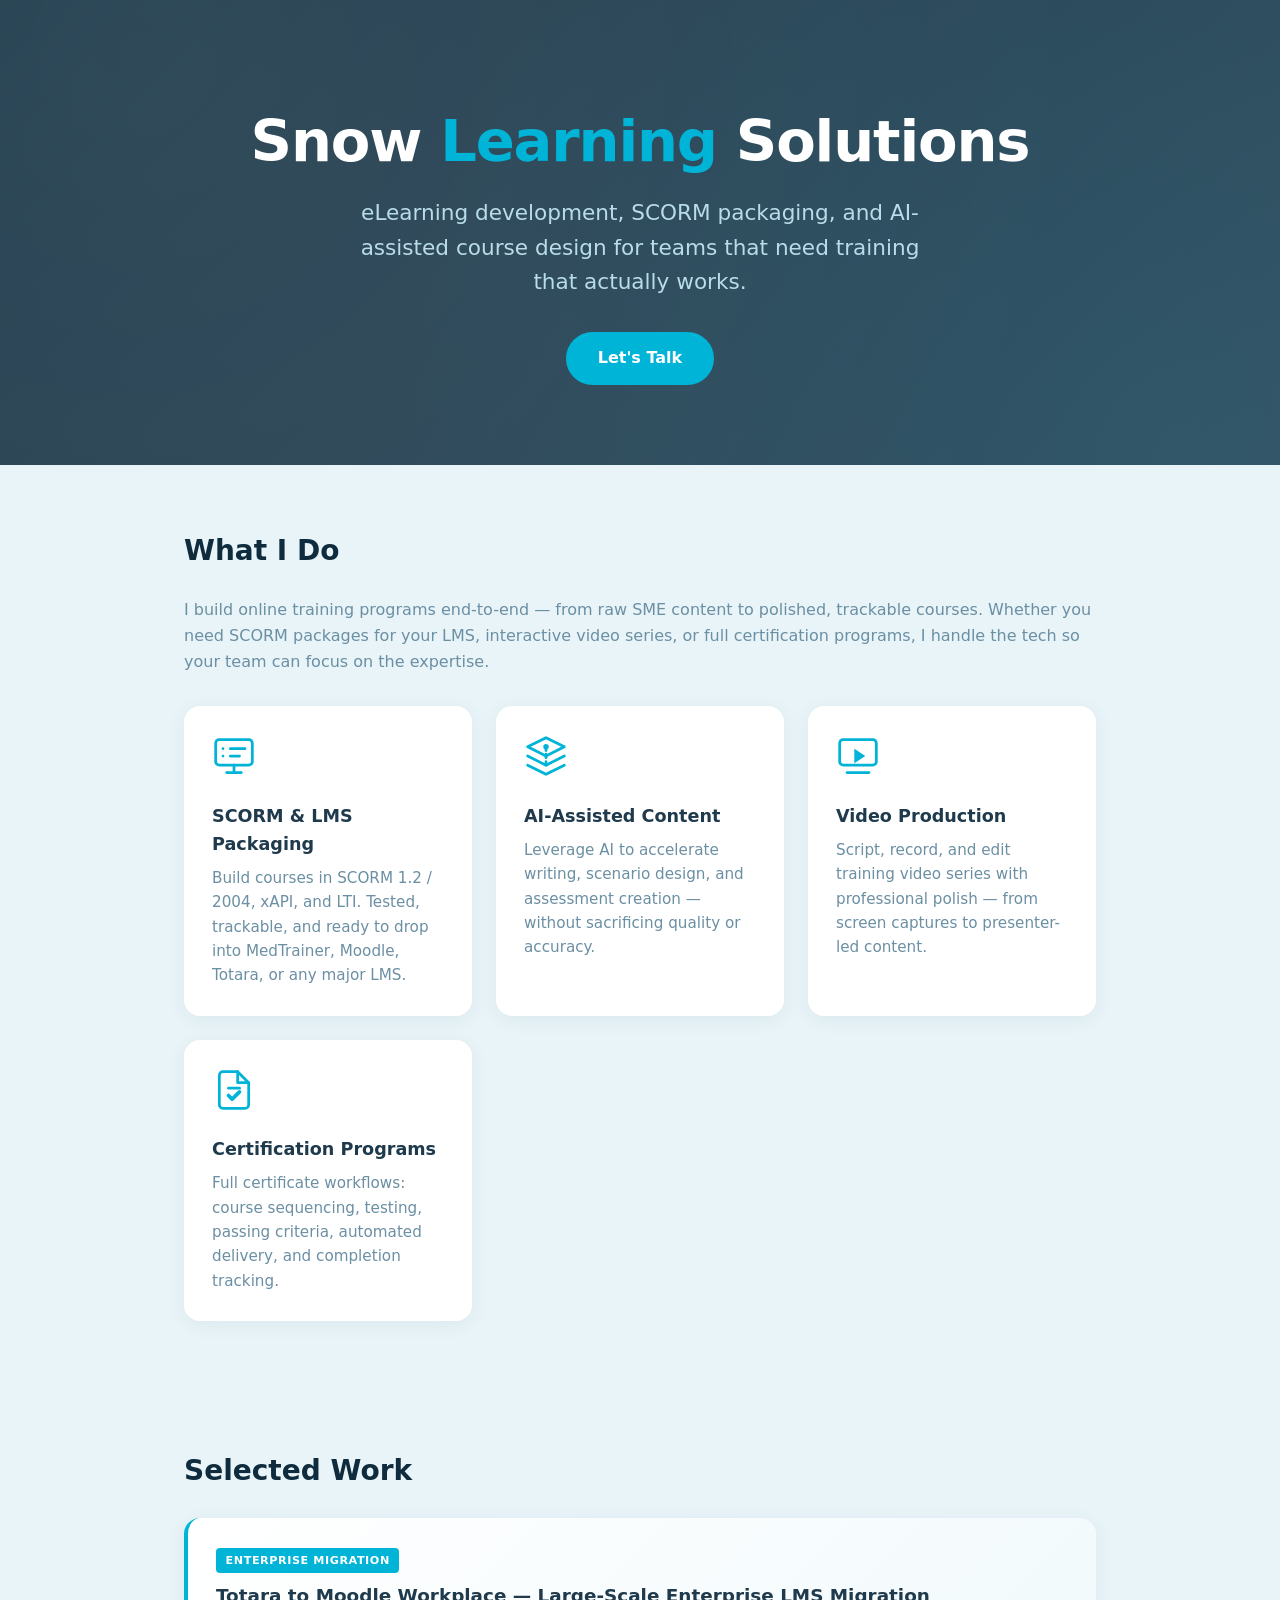
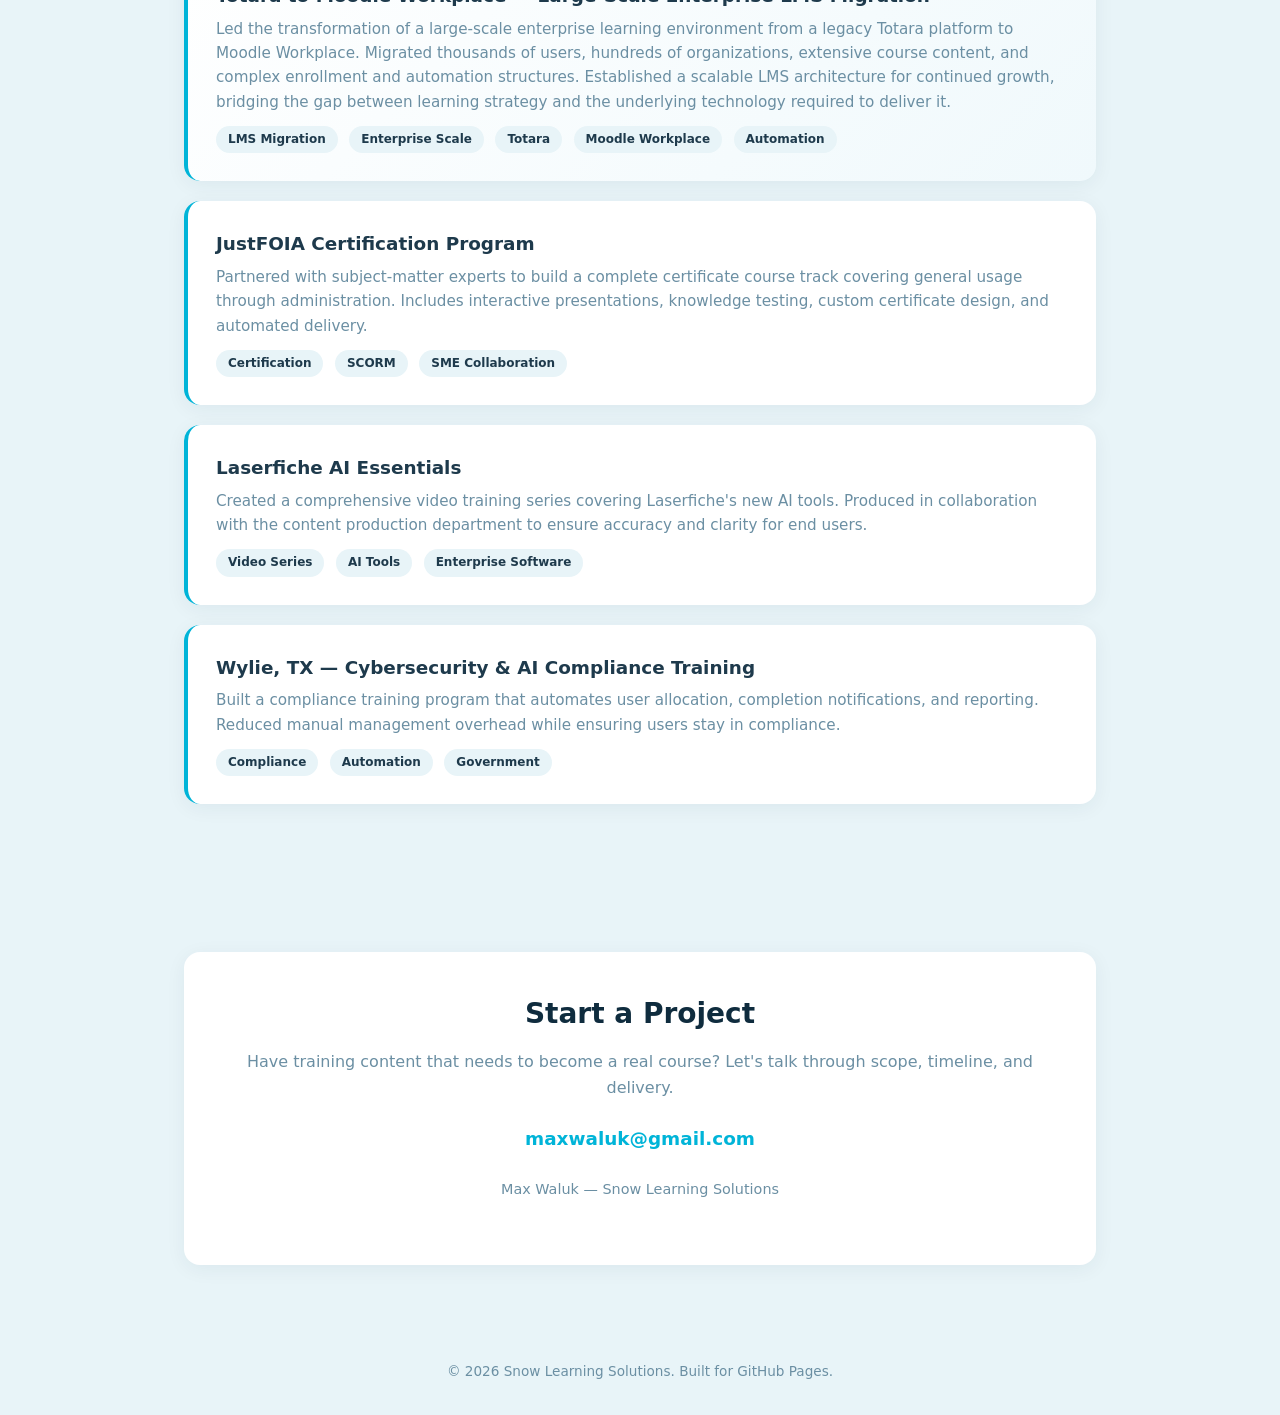
==== index.html @ a54ac98d "Create index.html" ====
<!DOCTYPE html>
<html lang="en">
<head>
<meta charset="UTF-8">
<meta name="viewport" content="width=device-width, initial-scale=1.0">
<title>Snow Learning Solutions — eLearning Development</title>
<style>
  :root {
    --ice: #e8f4f8;
    --frost: #b8dce8;
    --deep: #0f2c3e;
    --slate: #1e3a4c;
    --accent: #00b4d8;
    --white: #ffffff;
    --muted: #6b8fa3;
  }

  * { margin: 0; padding: 0; box-sizing: border-box; }

  body {
    font-family: 'Segoe UI', system-ui, -apple-system, sans-serif;
    background: var(--ice);
    color: var(--deep);
    line-height: 1.6;
  }

  a { color: var(--accent); text-decoration: none; }
  a:hover { text-decoration: underline; }

  /* Hero */
  .hero {
    background:
      linear-gradient(135deg, rgba(15,44,62,0.92) 0%, rgba(30,58,76,0.88) 100%),
      url('https://images.unsplash.com/photo-1557683316-973673baf926?w=1920&q=80') center/cover no-repeat;
    color: var(--white);
    padding: 6rem 1.5rem 5rem;
    text-align: center;
    position: relative;
    overflow: hidden;
  }

  .hero::before {
    content: "";
    position: absolute;
    top: -50%;
    left: -50%;
    width: 200%;
    height: 200%;
    background: radial-gradient(circle at 30% 30%, rgba(255,255,255,0.06) 0%, transparent 50%),
                radial-gradient(circle at 70% 70%, rgba(0,180,216,0.08) 0%, transparent 40%);
    pointer-events: none;
  }

  .hero h1 {
    font-size: clamp(2.2rem, 5vw, 3.6rem);
    font-weight: 800;
    letter-spacing: -0.02em;
    margin-bottom: 0.5rem;
    position: relative;
  }

  .hero h1 span {
    color: var(--accent);
  }

  .hero p.tagline {
    font-size: clamp(1rem, 2.5vw, 1.35rem);
    color: var(--frost);
    max-width: 600px;
    margin: 0 auto 2rem;
    position: relative;
  }

  .hero .cta {
    display: inline-block;
    background: var(--accent);
    color: var(--white);
    padding: 0.85rem 2rem;
    border-radius: 50px;
    font-weight: 600;
    font-size: 1rem;
    transition: transform 0.2s, box-shadow 0.2s;
    position: relative;
  }

  .hero .cta:hover {
    transform: translateY(-2px);
    box-shadow: 0 8px 24px rgba(0,180,216,0.35);
    text-decoration: none;
  }

  /* Sections */
  section {
    padding: 4rem 1.5rem;
    max-width: 960px;
    margin: 0 auto;
  }

  h2 {
    font-size: 1.75rem;
    font-weight: 700;
    margin-bottom: 1.5rem;
    color: var(--deep);
  }

  /* Services */
  .services-grid {
    display: grid;
    grid-template-columns: repeat(auto-fit, minmax(240px, 1fr));
    gap: 1.5rem;
  }

  .card {
    background: var(--white);
    border-radius: 16px;
    padding: 1.75rem;
    box-shadow: 0 4px 20px rgba(15,44,62,0.06);
    transition: transform 0.2s, box-shadow 0.2s;
  }

  .card:hover {
    transform: translateY(-4px);
    box-shadow: 0 12px 32px rgba(15,44,62,0.1);
  }

  .card .icon {
    width: 44px;
    height: 44px;
    margin-bottom: 1rem;
    color: var(--accent);
  }

  .card h3 {
    font-size: 1.1rem;
    font-weight: 700;
    margin-bottom: 0.5rem;
    color: var(--slate);
  }

  .card p {
    font-size: 0.95rem;
    color: var(--muted);
  }

  /* Projects */
  .project {
    background: var(--white);
    border-radius: 16px;
    padding: 1.75rem;
    margin-bottom: 1.25rem;
    box-shadow: 0 4px 20px rgba(15,44,62,0.06);
    border-left: 4px solid var(--accent);
    transition: transform 0.2s;
  }

  .project:hover {
    transform: translateX(4px);
  }

  .project.featured {
    border-left: 4px solid var(--accent);
    background: linear-gradient(135deg, var(--white) 0%, #f0f9fc 100%);
  }

  .project h3 {
    font-size: 1.15rem;
    font-weight: 700;
    margin-bottom: 0.4rem;
    color: var(--slate);
  }

  .project p {
    font-size: 0.95rem;
    color: var(--muted);
  }

  .project .tag {
    display: inline-block;
    background: var(--ice);
    color: var(--slate);
    font-size: 0.75rem;
    font-weight: 600;
    padding: 0.25rem 0.75rem;
    border-radius: 20px;
    margin-top: 0.75rem;
    margin-right: 0.4rem;
  }

  .featured-badge {
    display: inline-block;
    background: var(--accent);
    color: var(--white);
    font-size: 0.7rem;
    font-weight: 700;
    text-transform: uppercase;
    letter-spacing: 0.05em;
    padding: 0.2rem 0.6rem;
    border-radius: 4px;
    margin-bottom: 0.5rem;
  }

  /* Contact */
  .contact {
    background: var(--white);
    border-radius: 16px;
    padding: 2.5rem;
    text-align: center;
    box-shadow: 0 4px 20px rgba(15,44,62,0.06);
  }

  .contact h2 {
    margin-bottom: 0.75rem;
  }

  .contact p {
    color: var(--muted);
    margin-bottom: 1.5rem;
  }

  .contact .email {
    font-size: 1.15rem;
    font-weight: 600;
    color: var(--accent);
  }

  /* Footer */
  footer {
    text-align: center;
    padding: 2rem 1.5rem;
    font-size: 0.85rem;
    color: var(--muted);
  }

  /* Scroll reveal */
  .reveal {
    opacity: 0;
    transform: translateY(20px);
    transition: opacity 0.6s ease, transform 0.6s ease;
  }
  .reveal.visible {
    opacity: 1;
    transform: translateY(0);
  }
</style>
</head>
<body>

  <header class="hero">
    <h1>Snow <span>Learning</span> Solutions</h1>
    <p class="tagline">eLearning development, SCORM packaging, and AI-assisted course design for teams that need training that actually works.</p>
    <a href="#contact" class="cta">Let's Talk</a>
  </header>

  <section id="about">
    <h2>What I Do</h2>
    <p style="color: var(--muted); margin-bottom: 2rem;">I build online training programs end-to-end — from raw SME content to polished, trackable courses. Whether you need SCORM packages for your LMS, interactive video series, or full certification programs, I handle the tech so your team can focus on the expertise.</p>
    <div class="services-grid">
      <div class="card reveal">
        <svg class="icon" viewBox="0 0 24 24" fill="none" stroke="currentColor" stroke-width="1.5" stroke-linecap="round" stroke-linejoin="round">
          <rect x="2" y="3" width="20" height="14" rx="2" ry="2"></rect>
          <line x1="8" y1="21" x2="16" y2="21"></line>
          <line x1="12" y1="17" x2="12" y2="21"></line>
          <path d="M6 8h.01M6 12h.01M10 8h8M10 12h5"></path>
        </svg>
        <h3>SCORM & LMS Packaging</h3>
        <p>Build courses in SCORM 1.2 / 2004, xAPI, and LTI. Tested, trackable, and ready to drop into MedTrainer, Moodle, Totara, or any major LMS.</p>
      </div>
      <div class="card reveal">
        <svg class="icon" viewBox="0 0 24 24" fill="none" stroke="currentColor" stroke-width="1.5" stroke-linecap="round" stroke-linejoin="round">
          <path d="M12 2L2 7l10 5 10-5-10-5z"></path>
          <path d="M2 17l10 5 10-5"></path>
          <path d="M2 12l10 5 10-5"></path>
          <path d="M12 7v10" stroke-dasharray="2 2"></path>
          <circle cx="12" cy="7" r="1.5" fill="currentColor" stroke="none"></circle>
        </svg>
        <h3>AI-Assisted Content</h3>
        <p>Leverage AI to accelerate writing, scenario design, and assessment creation — without sacrificing quality or accuracy.</p>
      </div>
      <div class="card reveal">
        <svg class="icon" viewBox="0 0 24 24" fill="none" stroke="currentColor" stroke-width="1.5" stroke-linecap="round" stroke-linejoin="round">
          <rect x="2" y="3" width="20" height="14" rx="2" ry="2"></rect>
          <polygon points="10 8 16 12 10 16 10 8" fill="currentColor" stroke="none"></polygon>
          <path d="M6 21h12"></path>
        </svg>
        <h3>Video Production</h3>
        <p>Script, record, and edit training video series with professional polish — from screen captures to presenter-led content.</p>
      </div>
      <div class="card reveal">
        <svg class="icon" viewBox="0 0 24 24" fill="none" stroke="currentColor" stroke-width="1.5" stroke-linecap="round" stroke-linejoin="round">
          <path d="M14 2H6a2 2 0 0 0-2 2v16a2 2 0 0 0 2 2h12a2 2 0 0 0 2-2V8z"></path>
          <polyline points="14 2 14 8 20 8"></polyline>
          <path d="M9 15l2 2 4-4" stroke-width="2"></path>
          <line x1="9" y1="11" x2="15" y2="11"></line>
        </svg>
        <h3>Certification Programs</h3>
        <p>Full certificate workflows: course sequencing, testing, passing criteria, automated delivery, and completion tracking.</p>
      </div>
    </div>
  </section>

  <section id="work">
    <h2>Selected Work</h2>

    <div class="project featured reveal">
      <span class="featured-badge">Enterprise Migration</span>
      <h3>Totara to Moodle Workplace — Large-Scale Enterprise LMS Migration</h3>
      <p>Led the transformation of a large-scale enterprise learning environment from a legacy Totara platform to Moodle Workplace. Migrated thousands of users, hundreds of organizations, extensive course content, and complex enrollment and automation structures. Established a scalable LMS architecture for continued growth, bridging the gap between learning strategy and the underlying technology required to deliver it.</p>
      <span class="tag">LMS Migration</span>
      <span class="tag">Enterprise Scale</span>
      <span class="tag">Totara</span>
      <span class="tag">Moodle Workplace</span>
      <span class="tag">Automation</span>
    </div>

    <div class="project reveal">
      <h3>JustFOIA Certification Program</h3>
      <p>Partnered with subject-matter experts to build a complete certificate course track covering general usage through administration. Includes interactive presentations, knowledge testing, custom certificate design, and automated delivery.</p>
      <span class="tag">Certification</span>
      <span class="tag">SCORM</span>
      <span class="tag">SME Collaboration</span>
    </div>

    <div class="project reveal">
      <h3>Laserfiche AI Essentials</h3>
      <p>Created a comprehensive video training series covering Laserfiche's new AI tools. Produced in collaboration with the content production department to ensure accuracy and clarity for end users.</p>
      <span class="tag">Video Series</span>
      <span class="tag">AI Tools</span>
      <span class="tag">Enterprise Software</span>
    </div>

    <div class="project reveal">
      <h3>Wylie, TX — Cybersecurity & AI Compliance Training</h3>
      <p>Built a compliance training program that automates user allocation, completion notifications, and reporting. Reduced manual management overhead while ensuring users stay in compliance.</p>
      <span class="tag">Compliance</span>
      <span class="tag">Automation</span>
      <span class="tag">Government</span>
    </div>
  </section>

  <section id="contact">
    <div class="contact reveal">
      <h2>Start a Project</h2>
      <p>Have training content that needs to become a real course? Let's talk through scope, timeline, and delivery.</p>
      <p class="email"><a href="mailto:maxwaluk@gmail.com">maxwaluk@gmail.com</a></p>
      <p style="margin-top: 1rem; font-size: 0.9rem; color: var(--muted);">Max Waluk — Snow Learning Solutions</p>
    </div>
  </section>

  <footer>
    © 2026 Snow Learning Solutions. Built for GitHub Pages.
  </footer>

  <script>
    const observer = new IntersectionObserver((entries) => {
      entries.forEach(entry => {
        if (entry.isIntersecting) entry.target.classList.add('visible');
      });
    }, { threshold: 0.1 });

    document.querySelectorAll('.reveal').forEach(el => observer.observe(el));
  </script>

</body>
</html>
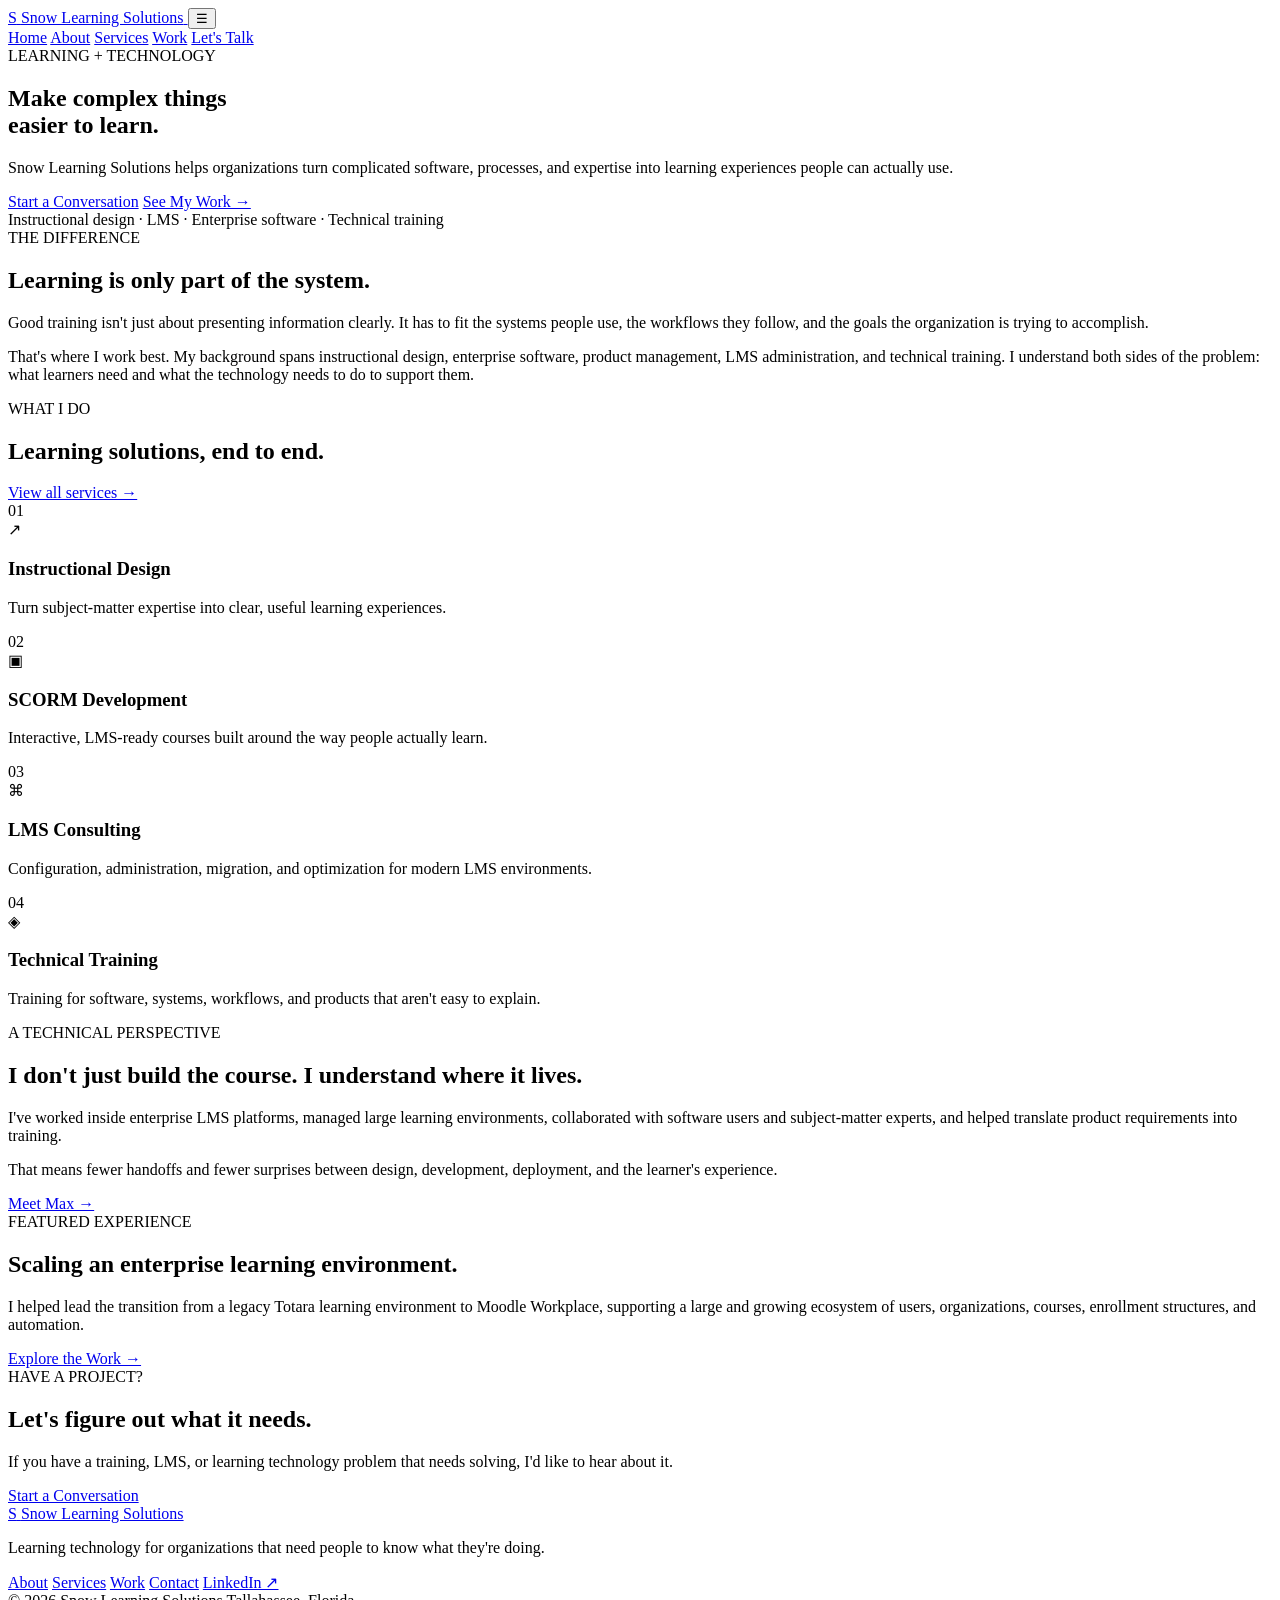
==== commit e70d6eee: "Update index.html" ====
--- a/index.html
+++ b/index.html
@@ -1,364 +1,226 @@
 <!DOCTYPE html>
 <html lang="en">
 <head>
-<meta charset="UTF-8">
-<meta name="viewport" content="width=device-width, initial-scale=1.0">
-<title>Snow Learning Solutions — eLearning Development</title>
-<style>
-  :root {
-    --ice: #e8f4f8;
-    --frost: #b8dce8;
-    --deep: #0f2c3e;
-    --slate: #1e3a4c;
-    --accent: #00b4d8;
-    --white: #ffffff;
-    --muted: #6b8fa3;
-  }
-
-  * { margin: 0; padding: 0; box-sizing: border-box; }
-
-  body {
-    font-family: 'Segoe UI', system-ui, -apple-system, sans-serif;
-    background: var(--ice);
-    color: var(--deep);
-    line-height: 1.6;
-  }
-
-  a { color: var(--accent); text-decoration: none; }
-  a:hover { text-decoration: underline; }
-
-  /* Hero */
-  .hero {
-    background:
-      linear-gradient(135deg, rgba(15,44,62,0.92) 0%, rgba(30,58,76,0.88) 100%),
-      url('https://images.unsplash.com/photo-1557683316-973673baf926?w=1920&q=80') center/cover no-repeat;
-    color: var(--white);
-    padding: 6rem 1.5rem 5rem;
-    text-align: center;
-    position: relative;
-    overflow: hidden;
-  }
-
-  .hero::before {
-    content: "";
-    position: absolute;
-    top: -50%;
-    left: -50%;
-    width: 200%;
-    height: 200%;
-    background: radial-gradient(circle at 30% 30%, rgba(255,255,255,0.06) 0%, transparent 50%),
-                radial-gradient(circle at 70% 70%, rgba(0,180,216,0.08) 0%, transparent 40%);
-    pointer-events: none;
-  }
-
-  .hero h1 {
-    font-size: clamp(2.2rem, 5vw, 3.6rem);
-    font-weight: 800;
-    letter-spacing: -0.02em;
-    margin-bottom: 0.5rem;
-    position: relative;
-  }
-
-  .hero h1 span {
-    color: var(--accent);
-  }
-
-  .hero p.tagline {
-    font-size: clamp(1rem, 2.5vw, 1.35rem);
-    color: var(--frost);
-    max-width: 600px;
-    margin: 0 auto 2rem;
-    position: relative;
-  }
-
-  .hero .cta {
-    display: inline-block;
-    background: var(--accent);
-    color: var(--white);
-    padding: 0.85rem 2rem;
-    border-radius: 50px;
-    font-weight: 600;
-    font-size: 1rem;
-    transition: transform 0.2s, box-shadow 0.2s;
-    position: relative;
-  }
-
-  .hero .cta:hover {
-    transform: translateY(-2px);
-    box-shadow: 0 8px 24px rgba(0,180,216,0.35);
-    text-decoration: none;
-  }
-
-  /* Sections */
-  section {
-    padding: 4rem 1.5rem;
-    max-width: 960px;
-    margin: 0 auto;
-  }
-
-  h2 {
-    font-size: 1.75rem;
-    font-weight: 700;
-    margin-bottom: 1.5rem;
-    color: var(--deep);
-  }
-
-  /* Services */
-  .services-grid {
-    display: grid;
-    grid-template-columns: repeat(auto-fit, minmax(240px, 1fr));
-    gap: 1.5rem;
-  }
-
-  .card {
-    background: var(--white);
-    border-radius: 16px;
-    padding: 1.75rem;
-    box-shadow: 0 4px 20px rgba(15,44,62,0.06);
-    transition: transform 0.2s, box-shadow 0.2s;
-  }
-
-  .card:hover {
-    transform: translateY(-4px);
-    box-shadow: 0 12px 32px rgba(15,44,62,0.1);
-  }
-
-  .card .icon {
-    width: 44px;
-    height: 44px;
-    margin-bottom: 1rem;
-    color: var(--accent);
-  }
-
-  .card h3 {
-    font-size: 1.1rem;
-    font-weight: 700;
-    margin-bottom: 0.5rem;
-    color: var(--slate);
-  }
-
-  .card p {
-    font-size: 0.95rem;
-    color: var(--muted);
-  }
-
-  /* Projects */
-  .project {
-    background: var(--white);
-    border-radius: 16px;
-    padding: 1.75rem;
-    margin-bottom: 1.25rem;
-    box-shadow: 0 4px 20px rgba(15,44,62,0.06);
-    border-left: 4px solid var(--accent);
-    transition: transform 0.2s;
-  }
-
-  .project:hover {
-    transform: translateX(4px);
-  }
-
-  .project.featured {
-    border-left: 4px solid var(--accent);
-    background: linear-gradient(135deg, var(--white) 0%, #f0f9fc 100%);
-  }
-
-  .project h3 {
-    font-size: 1.15rem;
-    font-weight: 700;
-    margin-bottom: 0.4rem;
-    color: var(--slate);
-  }
-
-  .project p {
-    font-size: 0.95rem;
-    color: var(--muted);
-  }
-
-  .project .tag {
-    display: inline-block;
-    background: var(--ice);
-    color: var(--slate);
-    font-size: 0.75rem;
-    font-weight: 600;
-    padding: 0.25rem 0.75rem;
-    border-radius: 20px;
-    margin-top: 0.75rem;
-    margin-right: 0.4rem;
-  }
-
-  .featured-badge {
-    display: inline-block;
-    background: var(--accent);
-    color: var(--white);
-    font-size: 0.7rem;
-    font-weight: 700;
-    text-transform: uppercase;
-    letter-spacing: 0.05em;
-    padding: 0.2rem 0.6rem;
-    border-radius: 4px;
-    margin-bottom: 0.5rem;
-  }
-
-  /* Contact */
-  .contact {
-    background: var(--white);
-    border-radius: 16px;
-    padding: 2.5rem;
-    text-align: center;
-    box-shadow: 0 4px 20px rgba(15,44,62,0.06);
-  }
-
-  .contact h2 {
-    margin-bottom: 0.75rem;
-  }
-
-  .contact p {
-    color: var(--muted);
-    margin-bottom: 1.5rem;
-  }
-
-  .contact .email {
-    font-size: 1.15rem;
-    font-weight: 600;
-    color: var(--accent);
-  }
-
-  /* Footer */
-  footer {
-    text-align: center;
-    padding: 2rem 1.5rem;
-    font-size: 0.85rem;
-    color: var(--muted);
-  }
-
-  /* Scroll reveal */
-  .reveal {
-    opacity: 0;
-    transform: translateY(20px);
-    transition: opacity 0.6s ease, transform 0.6s ease;
-  }
-  .reveal.visible {
-    opacity: 1;
-    transform: translateY(0);
-  }
-</style>
+  <meta charset="UTF-8">
+  <meta name="viewport" content="width=device-width, initial-scale=1.0">
+  <title>Snow Learning Solutions | Learning Technology & Instructional Design</title>
+  <meta name="description" content="Snow Learning Solutions helps organizations turn complex systems, processes, and expertise into practical digital learning experiences.">
+  <meta property="og:title" content="Snow Learning Solutions">
+  <meta property="og:description" content="Learning technology, instructional design, SCORM development, and LMS consulting.">
+  <meta property="og:type" content="website">
+  <link rel="stylesheet" href="css/style.css">
 </head>
+
 <body>
-
-  <header class="hero">
-    <h1>Snow <span>Learning</span> Solutions</h1>
-    <p class="tagline">eLearning development, SCORM packaging, and AI-assisted course design for teams that need training that actually works.</p>
-    <a href="#contact" class="cta">Let's Talk</a>
-  </header>
-
-  <section id="about">
-    <h2>What I Do</h2>
-    <p style="color: var(--muted); margin-bottom: 2rem;">I build online training programs end-to-end — from raw SME content to polished, trackable courses. Whether you need SCORM packages for your LMS, interactive video series, or full certification programs, I handle the tech so your team can focus on the expertise.</p>
-    <div class="services-grid">
-      <div class="card reveal">
-        <svg class="icon" viewBox="0 0 24 24" fill="none" stroke="currentColor" stroke-width="1.5" stroke-linecap="round" stroke-linejoin="round">
-          <rect x="2" y="3" width="20" height="14" rx="2" ry="2"></rect>
-          <line x1="8" y1="21" x2="16" y2="21"></line>
-          <line x1="12" y1="17" x2="12" y2="21"></line>
-          <path d="M6 8h.01M6 12h.01M10 8h8M10 12h5"></path>
-        </svg>
-        <h3>SCORM & LMS Packaging</h3>
-        <p>Build courses in SCORM 1.2 / 2004, xAPI, and LTI. Tested, trackable, and ready to drop into MedTrainer, Moodle, Totara, or any major LMS.</p>
-      </div>
-      <div class="card reveal">
-        <svg class="icon" viewBox="0 0 24 24" fill="none" stroke="currentColor" stroke-width="1.5" stroke-linecap="round" stroke-linejoin="round">
-          <path d="M12 2L2 7l10 5 10-5-10-5z"></path>
-          <path d="M2 17l10 5 10-5"></path>
-          <path d="M2 12l10 5 10-5"></path>
-          <path d="M12 7v10" stroke-dasharray="2 2"></path>
-          <circle cx="12" cy="7" r="1.5" fill="currentColor" stroke="none"></circle>
-        </svg>
-        <h3>AI-Assisted Content</h3>
-        <p>Leverage AI to accelerate writing, scenario design, and assessment creation — without sacrificing quality or accuracy.</p>
-      </div>
-      <div class="card reveal">
-        <svg class="icon" viewBox="0 0 24 24" fill="none" stroke="currentColor" stroke-width="1.5" stroke-linecap="round" stroke-linejoin="round">
-          <rect x="2" y="3" width="20" height="14" rx="2" ry="2"></rect>
-          <polygon points="10 8 16 12 10 16 10 8" fill="currentColor" stroke="none"></polygon>
-          <path d="M6 21h12"></path>
-        </svg>
-        <h3>Video Production</h3>
-        <p>Script, record, and edit training video series with professional polish — from screen captures to presenter-led content.</p>
-      </div>
-      <div class="card reveal">
-        <svg class="icon" viewBox="0 0 24 24" fill="none" stroke="currentColor" stroke-width="1.5" stroke-linecap="round" stroke-linejoin="round">
-          <path d="M14 2H6a2 2 0 0 0-2 2v16a2 2 0 0 0 2 2h12a2 2 0 0 0 2-2V8z"></path>
-          <polyline points="14 2 14 8 20 8"></polyline>
-          <path d="M9 15l2 2 4-4" stroke-width="2"></path>
-          <line x1="9" y1="11" x2="15" y2="11"></line>
-        </svg>
-        <h3>Certification Programs</h3>
-        <p>Full certificate workflows: course sequencing, testing, passing criteria, automated delivery, and completion tracking.</p>
-      </div>
-    </div>
-  </section>
-
-  <section id="work">
-    <h2>Selected Work</h2>
-
-    <div class="project featured reveal">
-      <span class="featured-badge">Enterprise Migration</span>
-      <h3>Totara to Moodle Workplace — Large-Scale Enterprise LMS Migration</h3>
-      <p>Led the transformation of a large-scale enterprise learning environment from a legacy Totara platform to Moodle Workplace. Migrated thousands of users, hundreds of organizations, extensive course content, and complex enrollment and automation structures. Established a scalable LMS architecture for continued growth, bridging the gap between learning strategy and the underlying technology required to deliver it.</p>
-      <span class="tag">LMS Migration</span>
-      <span class="tag">Enterprise Scale</span>
-      <span class="tag">Totara</span>
-      <span class="tag">Moodle Workplace</span>
-      <span class="tag">Automation</span>
-    </div>
-
-    <div class="project reveal">
-      <h3>JustFOIA Certification Program</h3>
-      <p>Partnered with subject-matter experts to build a complete certificate course track covering general usage through administration. Includes interactive presentations, knowledge testing, custom certificate design, and automated delivery.</p>
-      <span class="tag">Certification</span>
-      <span class="tag">SCORM</span>
-      <span class="tag">SME Collaboration</span>
-    </div>
-
-    <div class="project reveal">
-      <h3>Laserfiche AI Essentials</h3>
-      <p>Created a comprehensive video training series covering Laserfiche's new AI tools. Produced in collaboration with the content production department to ensure accuracy and clarity for end users.</p>
-      <span class="tag">Video Series</span>
-      <span class="tag">AI Tools</span>
-      <span class="tag">Enterprise Software</span>
-    </div>
-
-    <div class="project reveal">
-      <h3>Wylie, TX — Cybersecurity & AI Compliance Training</h3>
-      <p>Built a compliance training program that automates user allocation, completion notifications, and reporting. Reduced manual management overhead while ensuring users stay in compliance.</p>
-      <span class="tag">Compliance</span>
-      <span class="tag">Automation</span>
-      <span class="tag">Government</span>
-    </div>
-  </section>
-
-  <section id="contact">
-    <div class="contact reveal">
-      <h2>Start a Project</h2>
-      <p>Have training content that needs to become a real course? Let's talk through scope, timeline, and delivery.</p>
-      <p class="email"><a href="mailto:maxwaluk@gmail.com">maxwaluk@gmail.com</a></p>
-      <p style="margin-top: 1rem; font-size: 0.9rem; color: var(--muted);">Max Waluk — Snow Learning Solutions</p>
-    </div>
-  </section>
-
-  <footer>
-    © 2026 Snow Learning Solutions. Built for GitHub Pages.
-  </footer>
-
-  <script>
-    const observer = new IntersectionObserver((entries) => {
-      entries.forEach(entry => {
-        if (entry.isIntersecting) entry.target.classList.add('visible');
-      });
-    }, { threshold: 0.1 });
-
-    document.querySelectorAll('.reveal').forEach(el => observer.observe(el));
-  </script>
-
+<header class="site-header">
+  <div class="container nav-wrap">
+    <a href="index.html" class="brand">
+      <span class="brand-mark">S</span>
+      <span>Snow Learning Solutions</span>
+    </a>
+
+    <button class="menu-toggle" aria-label="Open navigation">☰</button>
+
+    <nav class="main-nav">
+      <a href="index.html" class="active">Home</a>
+      <a href="about.html">About</a>
+      <a href="services.html">Services</a>
+      <a href="work.html">Work</a>
+      <a href="contact.html" class="nav-cta">Let's Talk</a>
+    </nav>
+  </div>
+</header>
+
+<main>
+
+<section class="hero">
+  <div class="hero-grid"></div>
+  <div class="container hero-content">
+    <div class="eyebrow">LEARNING + TECHNOLOGY</div>
+    <h1>Make complex things<br><span>easier to learn.</span></h1>
+
+    <p class="hero-copy">
+      Snow Learning Solutions helps organizations turn complicated software,
+      processes, and expertise into learning experiences people can actually use.
+    </p>
+
+    <div class="hero-actions">
+      <a href="contact.html" class="button button-primary">Start a Conversation</a>
+      <a href="work.html" class="button button-secondary">See My Work →</a>
+    </div>
+
+    <div class="hero-note">
+      <span class="status-dot"></span>
+      Instructional design · LMS · Enterprise software · Technical training
+    </div>
+  </div>
+</section>
+
+<section class="intro-section">
+  <div class="container two-column">
+    <div>
+      <div class="eyebrow">THE DIFFERENCE</div>
+      <h2>Learning is only part of the system.</h2>
+    </div>
+
+    <div class="intro-copy">
+      <p>
+        Good training isn't just about presenting information clearly. It has to
+        fit the systems people use, the workflows they follow, and the goals
+        the organization is trying to accomplish.
+      </p>
+      <p>
+        That's where I work best. My background spans instructional design,
+        enterprise software, product management, LMS administration, and
+        technical training. I understand both sides of the problem: what
+        learners need and what the technology needs to do to support them.
+      </p>
+    </div>
+  </div>
+</section>
+
+<section class="services-preview">
+  <div class="container">
+    <div class="section-heading">
+      <div>
+        <div class="eyebrow">WHAT I DO</div>
+        <h2>Learning solutions, end to end.</h2>
+      </div>
+      <a href="services.html" class="text-link">View all services →</a>
+    </div>
+
+    <div class="service-grid">
+      <article class="service-card">
+        <span class="card-number">01</span>
+        <div class="service-icon">↗</div>
+        <h3>Instructional Design</h3>
+        <p>Turn subject-matter expertise into clear, useful learning experiences.</p>
+      </article>
+
+      <article class="service-card">
+        <span class="card-number">02</span>
+        <div class="service-icon">▣</div>
+        <h3>SCORM Development</h3>
+        <p>Interactive, LMS-ready courses built around the way people actually learn.</p>
+      </article>
+
+      <article class="service-card">
+        <span class="card-number">03</span>
+        <div class="service-icon">⌘</div>
+        <h3>LMS Consulting</h3>
+        <p>Configuration, administration, migration, and optimization for modern LMS environments.</p>
+      </article>
+
+      <article class="service-card">
+        <span class="card-number">04</span>
+        <div class="service-icon">◈</div>
+        <h3>Technical Training</h3>
+        <p>Training for software, systems, workflows, and products that aren't easy to explain.</p>
+      </article>
+    </div>
+  </div>
+</section>
+
+<section class="feature-section">
+  <div class="container feature-grid">
+    <div class="feature-visual">
+      <div class="system-window">
+        <div class="window-bar">
+          <span></span><span></span><span></span>
+        </div>
+        <div class="system-content">
+          <div class="system-sidebar"></div>
+          <div class="system-main">
+            <div class="fake-line wide"></div>
+            <div class="fake-line"></div>
+            <div class="fake-cards">
+              <span></span><span></span><span></span>
+            </div>
+            <div class="fake-line medium"></div>
+          </div>
+        </div>
+      </div>
+    </div>
+
+    <div class="feature-copy">
+      <div class="eyebrow">A TECHNICAL PERSPECTIVE</div>
+      <h2>I don't just build the course. I understand where it lives.</h2>
+      <p>
+        I've worked inside enterprise LMS platforms, managed large learning
+        environments, collaborated with software users and subject-matter
+        experts, and helped translate product requirements into training.
+      </p>
+      <p>
+        That means fewer handoffs and fewer surprises between design,
+        development, deployment, and the learner's experience.
+      </p>
+      <a href="about.html" class="text-link">Meet Max →</a>
+    </div>
+  </div>
+</section>
+
+<section class="case-highlight">
+  <div class="container">
+    <div class="eyebrow">FEATURED EXPERIENCE</div>
+
+    <div class="case-layout">
+      <div>
+        <h2>Scaling an enterprise learning environment.</h2>
+      </div>
+
+      <div>
+        <p>
+          I helped lead the transition from a legacy Totara learning
+          environment to Moodle Workplace, supporting a large and growing
+          ecosystem of users, organizations, courses, enrollment structures,
+          and automation.
+        </p>
+
+        <a href="work.html" class="button button-secondary">Explore the Work →</a>
+      </div>
+    </div>
+  </div>
+</section>
+
+<section class="cta-section">
+  <div class="container cta-inner">
+    <div class="eyebrow">HAVE A PROJECT?</div>
+    <h2>Let's figure out what it needs.</h2>
+    <p>
+      If you have a training, LMS, or learning technology problem that needs
+      solving, I'd like to hear about it.
+    </p>
+    <a href="contact.html" class="button button-primary">Start a Conversation</a>
+  </div>
+</section>
+
+</main>
+
+<footer class="site-footer">
+  <div class="container footer-top">
+    <div>
+      <a href="index.html" class="brand footer-brand">
+        <span class="brand-mark">S</span>
+        <span>Snow Learning Solutions</span>
+      </a>
+      <p>Learning technology for organizations that need people to know what they're doing.</p>
+    </div>
+
+    <div class="footer-links">
+      <a href="about.html">About</a>
+      <a href="services.html">Services</a>
+      <a href="work.html">Work</a>
+      <a href="contact.html">Contact</a>
+      <a href="https://www.linkedin.com/in/maximillian-waluk-916715115/" target="_blank" rel="noopener">LinkedIn ↗</a>
+    </div>
+  </div>
+
+  <div class="container footer-bottom">
+    <span>© 2026 Snow Learning Solutions</span>
+    <span>Tallahassee, Florida</span>
+  </div>
+</footer>
+
+<script src="js/main.js"></script>
 </body>
 </html>
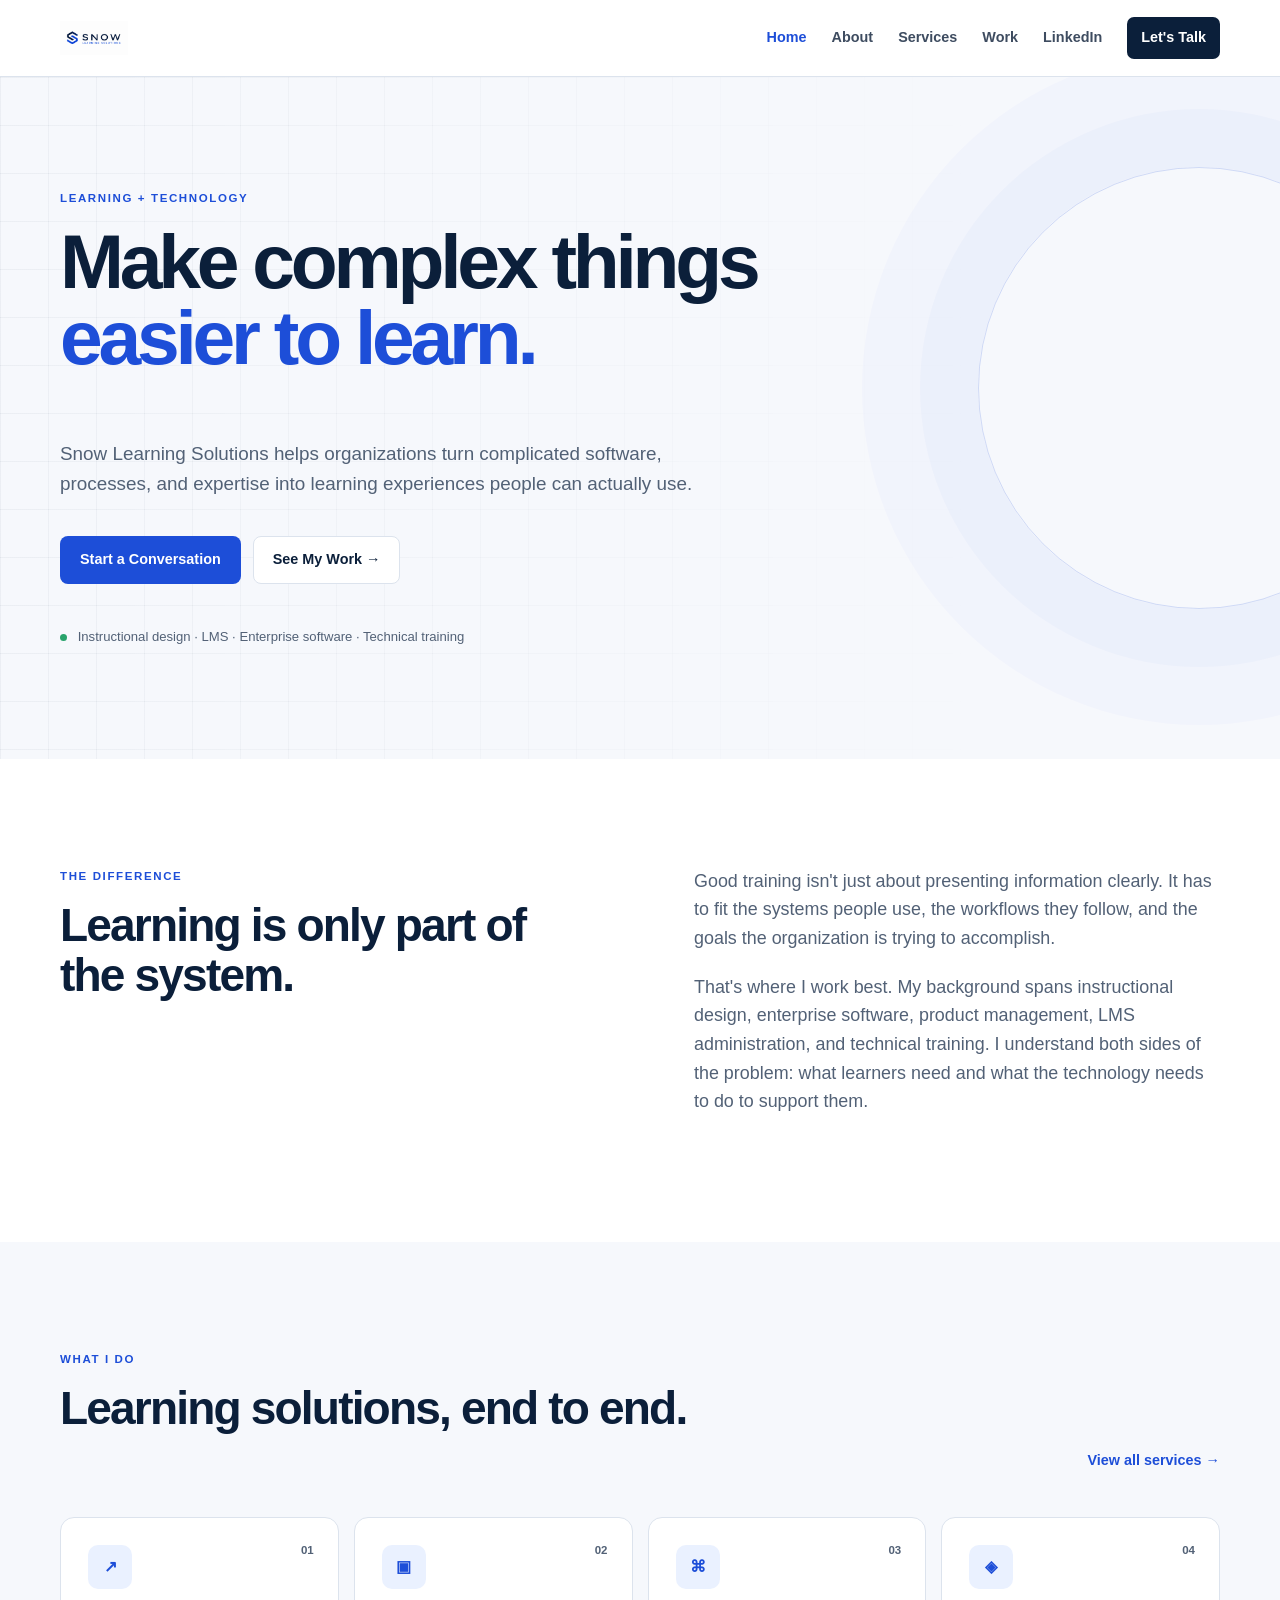
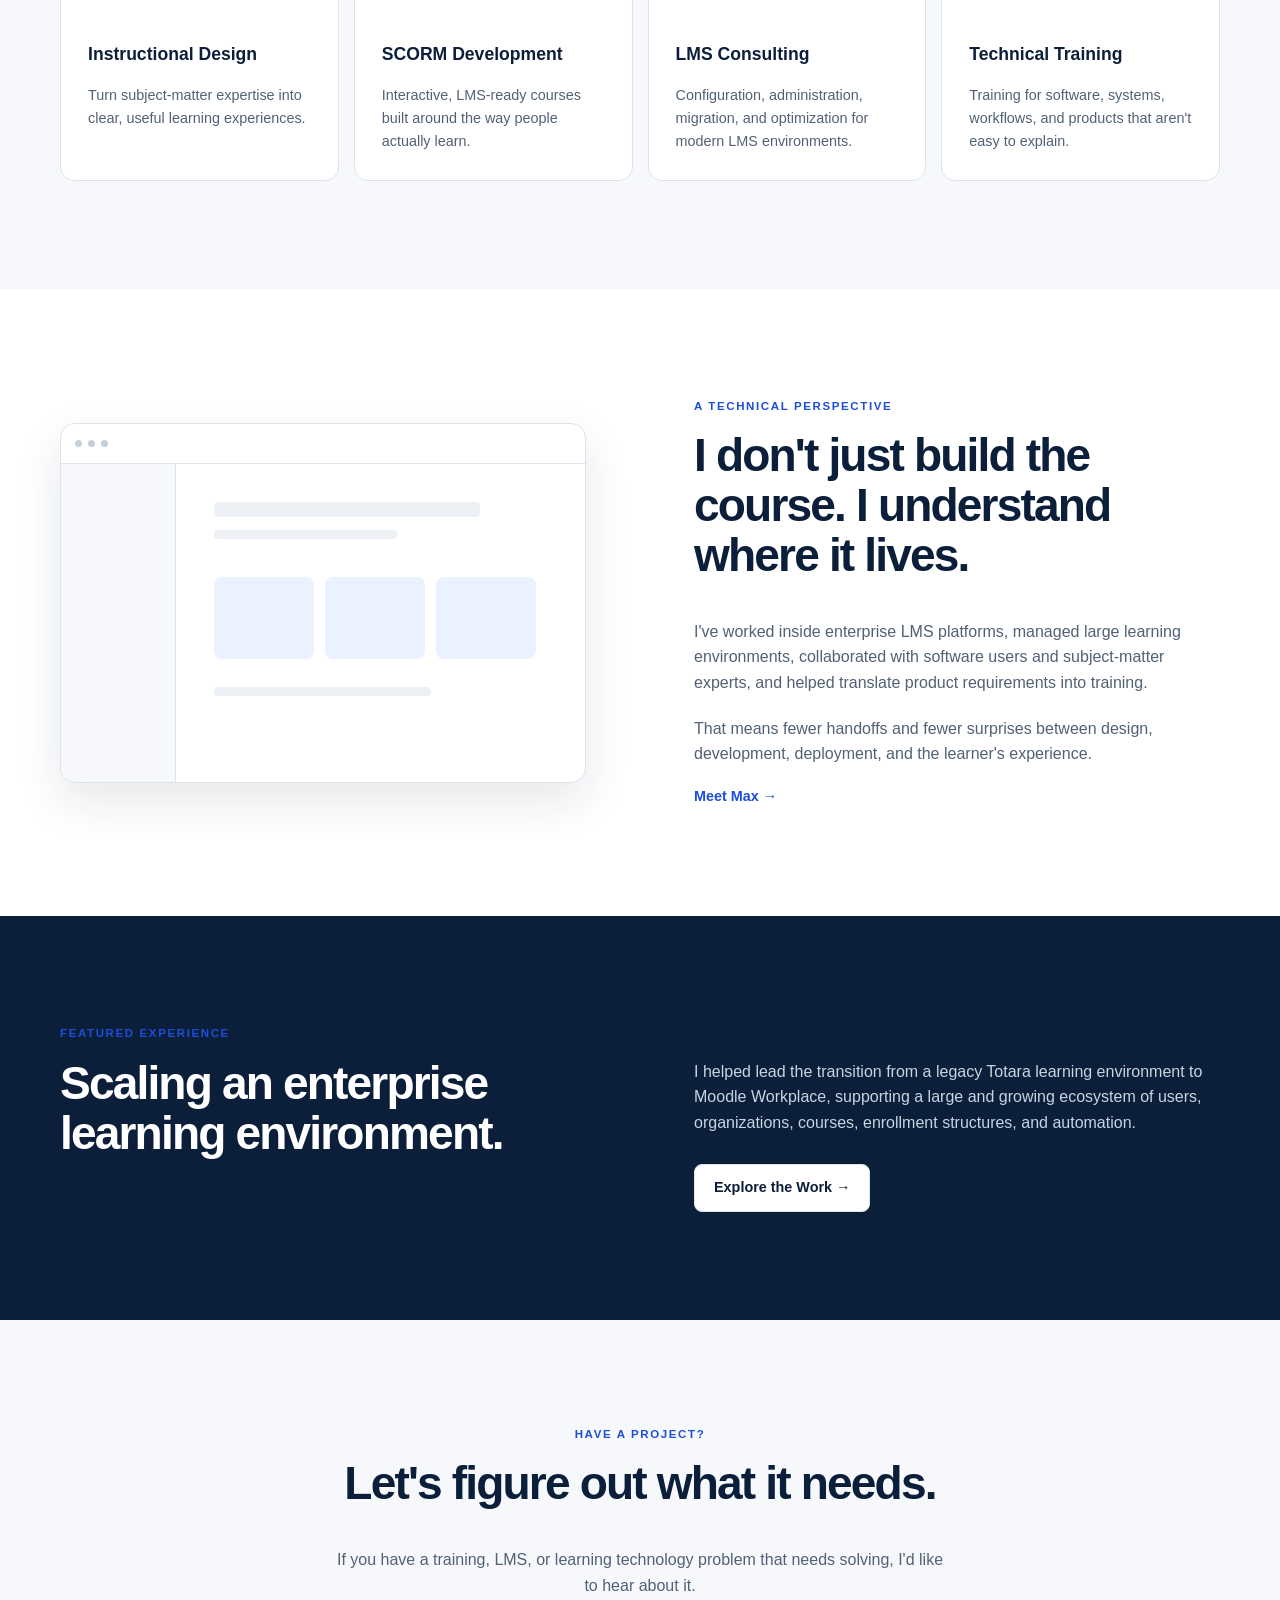
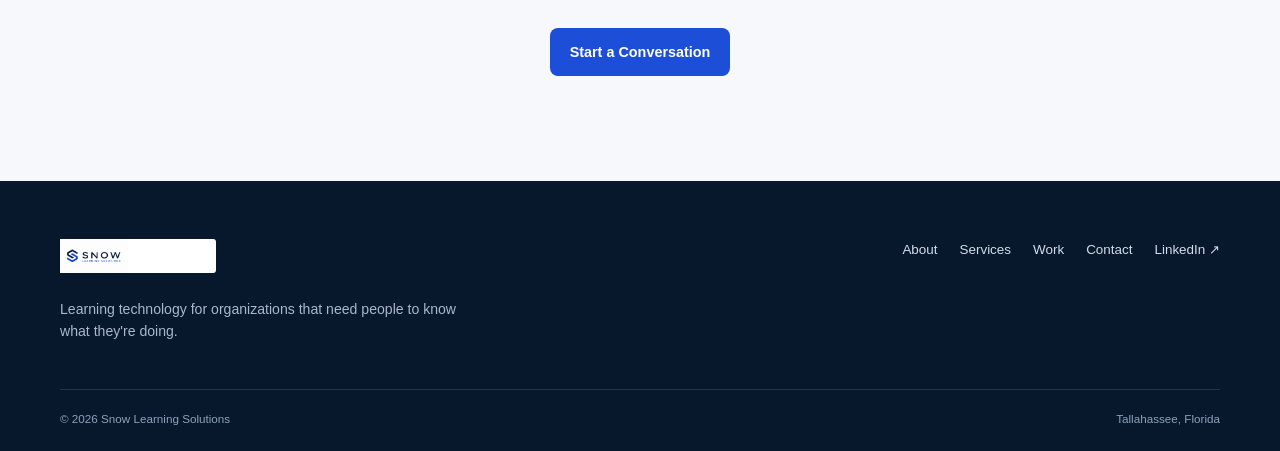
==== commit 7c2d0f19: "Redesign static consulting website" ====
--- a/index.html
+++ b/index.html
@@ -5,9 +5,12 @@
   <meta name="viewport" content="width=device-width, initial-scale=1.0">
   <title>Snow Learning Solutions | Learning Technology & Instructional Design</title>
   <meta name="description" content="Snow Learning Solutions helps organizations turn complex systems, processes, and expertise into practical digital learning experiences.">
+  <link rel="canonical" href="https://maxwaluk1.github.io/snow-learn/">
+  <link rel="icon" href="favicon.svg" type="image/svg+xml">
   <meta property="og:title" content="Snow Learning Solutions">
   <meta property="og:description" content="Learning technology, instructional design, SCORM development, and LMS consulting.">
   <meta property="og:type" content="website">
+  <meta property="og:url" content="https://maxwaluk1.github.io/snow-learn/">
   <link rel="stylesheet" href="css/style.css">
 </head>
 
--- a/css/style.css
+++ b/css/style.css
@@ -0,0 +1,98 @@
+:root {
+  --navy: #0b1f3a;
+  --navy-deep: #07172c;
+  --blue: #1d4ed8;
+  --blue-soft: #eaf1ff;
+  --ink: #172033;
+  --muted: #526176;
+  --line: #dce3ed;
+  --wash: #f6f8fc;
+  --white: #fff;
+  --max: 1160px;
+  --radius: 14px;
+}
+
+* { box-sizing: border-box; }
+html { scroll-behavior: smooth; }
+body { margin: 0; font-family: Inter, "IBM Plex Sans", "Segoe UI", Arial, sans-serif; color: var(--ink); line-height: 1.6; -webkit-font-smoothing: antialiased; }
+a { color: inherit; text-decoration: none; }
+img { max-width: 100%; }
+.container { width: min(calc(100% - 48px), var(--max)); margin: 0 auto; }
+
+/* Navigation */
+.site-header { position: sticky; top: 0; z-index: 100; background: rgba(255,255,255,.96); border-bottom: 1px solid var(--line); backdrop-filter: blur(12px); }
+.nav-wrap { min-height: 76px; display: flex; align-items: center; justify-content: space-between; gap: 24px; }
+.brand { display: inline-flex; align-items: center; min-width: 0; }
+.brand-logo { display: block; width: 156px; height: 34px; object-fit: contain; object-position: left center; }
+.main-nav { display: flex; align-items: center; gap: 25px; }
+.main-nav a { color: #3e4c60; font-size: .9rem; font-weight: 650; }
+.main-nav a:hover, .main-nav a.active { color: var(--blue); }
+.main-nav .nav-cta { padding: 9px 14px; border-radius: 7px; color: #fff; background: var(--navy); }
+.main-nav .nav-cta:hover { color: #fff; background: var(--blue); }
+.menu-toggle { display: none; width: 44px; height: 44px; padding: 0; border: 1px solid var(--line); border-radius: 7px; background: #fff; color: var(--navy); cursor: pointer; font-size: 0; }
+.menu-toggle span, .menu-toggle::before, .menu-toggle::after { content: ""; display: block; width: 19px; height: 2px; margin: 4px auto; background: currentColor; transition: transform .2s ease, opacity .2s ease; }
+.menu-toggle[aria-expanded="true"] span { opacity: 0; }
+.menu-toggle[aria-expanded="true"]::before { transform: translateY(6px) rotate(45deg); }
+.menu-toggle[aria-expanded="true"]::after { transform: translateY(-6px) rotate(-45deg); }
+
+/* Base typography and components */
+h1, h2, h3, p { margin-top: 0; }
+h1, h2, h3 { color: var(--navy); }
+h1 { font-size: clamp(2.8rem, 6vw, 5.75rem); line-height: .99; letter-spacing: -.055em; }
+h2 { font-size: clamp(2rem, 3.6vw, 3.35rem); line-height: 1.08; letter-spacing: -.04em; }
+h3 { font-size: 1.1rem; line-height: 1.25; }
+.eyebrow { margin-bottom: 16px; color: var(--blue); font-size: .72rem; font-weight: 800; letter-spacing: .14em; }
+.button { display: inline-flex; align-items: center; justify-content: center; min-height: 48px; padding: 0 19px; border: 1px solid transparent; border-radius: 8px; font-size: .9rem; font-weight: 750; transition: transform .2s ease, background .2s ease, border-color .2s ease; }
+.button:hover { transform: translateY(-2px); }
+.button-primary { color: #fff; background: var(--blue); }
+.button-primary:hover { background: var(--navy); }
+.button-secondary { border-color: var(--line); color: var(--navy); background: #fff; }
+.button-secondary:hover { border-color: var(--blue); color: var(--blue); }
+.text-link { color: var(--blue); font-size: .9rem; font-weight: 750; }
+.text-link:hover { text-decoration: underline; }
+
+/* Home */
+.hero { position: relative; overflow: hidden; min-height: 650px; display: flex; align-items: center; background: var(--wash); }
+.hero-grid { position: absolute; inset: 0; background-image: linear-gradient(rgba(11,31,58,.045) 1px, transparent 1px), linear-gradient(90deg, rgba(11,31,58,.045) 1px, transparent 1px); background-size: 48px 48px; mask-image: linear-gradient(90deg, #000, transparent 78%); }
+.hero::after { content: ""; position: absolute; width: 440px; height: 440px; right: -140px; top: 90px; border: 1px solid rgba(29,78,216,.18); border-radius: 50%; box-shadow: 0 0 0 58px rgba(29,78,216,.025), 0 0 0 116px rgba(29,78,216,.02); }
+.hero-content { position: relative; padding: 112px 0; }
+.hero h1 span, .page-hero h1 span { color: var(--blue); }
+.hero-copy { max-width: 640px; margin: 28px 0 0; color: var(--muted); font-size: 1.18rem; }
+.hero-actions { display: flex; flex-wrap: wrap; gap: 12px; margin-top: 36px; }
+.hero-note { margin-top: 42px; color: var(--muted); font-size: .82rem; }
+.status-dot { display: inline-block; width: 7px; height: 7px; margin-right: 7px; border-radius: 50%; background: #28a36b; }
+.intro-section, .services-preview, .feature-section, .case-highlight, .about-main, .credentials-section, .case-studies, .contact-section { padding: 108px 0; }
+.two-column, .feature-grid, .case-layout, .contact-grid { display: grid; grid-template-columns: 1fr 1fr; gap: clamp(48px, 9vw, 108px); }
+.intro-copy, .feature-copy p, .case-layout p, .about-copy p, .service-large p, .case-content > p, .case-columns p, .contact-info > p { color: var(--muted); }
+.intro-copy { font-size: 1.12rem; }
+.intro-copy p + p, .feature-copy p + p, .about-copy p + p, .case-content > p + p { margin-top: 20px; }
+.services-preview, .credentials-section, .cta-section { background: var(--wash); }
+.section-heading { display: flex; align-items: end; justify-content: space-between; gap: 24px; margin-bottom: 45px; }
+.service-grid { display: grid; grid-template-columns: repeat(4, 1fr); gap: 15px; }
+.service-card, .credential { padding: 27px; border: 1px solid var(--line); border-radius: var(--radius); background: #fff; }
+.service-card { position: relative; min-height: 260px; transition: transform .2s ease, box-shadow .2s ease; }
+.service-card:hover { transform: translateY(-4px); box-shadow: 0 14px 35px rgba(11,31,58,.08); }
+.card-number { position: absolute; top: 23px; right: 24px; color: var(--muted); font-size: .72rem; font-weight: 800; }
+.service-icon { width: 44px; height: 44px; display: grid; place-items: center; margin-bottom: 55px; border-radius: 10px; color: var(--blue); background: var(--blue-soft); font-weight: 800; }
+.service-card p, .credential p { margin-bottom: 0; color: var(--muted); font-size: .9rem; }
+.feature-grid { align-items: center; }
+.system-window { height: 360px; overflow: hidden; border: 1px solid var(--line); border-radius: 15px; background: #fff; box-shadow: 0 18px 45px rgba(11,31,58,.1); }
+.window-bar { height: 40px; display: flex; gap: 6px; align-items: center; padding: 0 14px; border-bottom: 1px solid var(--line); }
+.window-bar span { width: 7px; height: 7px; border-radius: 50%; background: #c5cedb; }
+.system-content { display: flex; height: calc(100% - 40px); }
+.system-sidebar { width: 22%; border-right: 1px solid var(--line); background: var(--wash); }
+.system-main { flex: 1; padding: 38px; }.fake-line { width: 55%; height: 9px; margin-bottom: 13px; border-radius: 4px; background: #edf1f6; }.fake-line.wide { width: 80%; height: 15px; }.fake-line.medium { width: 65%; margin-top: 28px; }.fake-cards { display: flex; gap: 11px; margin-top: 38px; }.fake-cards span { width: 30%; height: 82px; border-radius: 8px; background: var(--blue-soft); }
+.case-highlight, .about-quote { color: #fff; background: var(--navy); }.case-highlight h2 { color: #fff; }.case-layout p { margin-bottom: 28px; color: #c8d4e1; }
+.cta-section { padding: 105px 0; text-align: center; }.cta-inner { max-width: 760px; }.cta-section p { max-width: 620px; margin: 18px auto 30px; color: var(--muted); }
+
+/* Interior pages */
+.page-hero { padding: 100px 0 88px; border-bottom: 1px solid var(--line); background: var(--wash); }.page-intro { max-width: 660px; margin: 25px 0 0; color: var(--muted); font-size: 1.12rem; }
+.about-grid { display: grid; grid-template-columns: 300px 1fr; gap: clamp(44px, 8vw, 96px); }.portrait-placeholder { aspect-ratio: 4 / 5; display: grid; place-content: center; text-align: center; border-radius: var(--radius); color: var(--muted); background: #e7edf5; }.portrait-initials { color: var(--navy); font-size: 4.5rem; font-weight: 800; letter-spacing: -.08em; }.portrait-placeholder span { font-size: .75rem; }.linkedin-button { display: block; margin-top: 13px; padding: 12px; border: 1px solid var(--line); border-radius: 8px; color: var(--blue); text-align: center; font-size: .86rem; font-weight: 750; }.about-copy .lead { color: var(--navy); font-size: 1.2rem; }.credential-grid { display: grid; grid-template-columns: repeat(3, 1fr); gap: 15px; margin-top: 45px; }.credential { min-height: 190px; }.credential-icon { display: block; margin-bottom: 38px; color: var(--blue); font-size: .72rem; font-weight: 800; }.credential strong { display: block; margin-top: 12px; color: var(--muted); font-size: .78rem; }.about-quote { padding: 110px 0; }.about-quote blockquote { max-width: 860px; margin: auto; text-align: center; font-size: clamp(1.8rem,4vw,3.25rem); line-height: 1.15; letter-spacing: -.04em; }
+.services-list { padding: 30px 0 90px; }.service-large, .case-study { display: grid; grid-template-columns: 88px 1fr; gap: 42px; padding: 70px 0; border-bottom: 1px solid var(--line); }.service-large-number, .case-number { color: var(--blue); font-size: .75rem; font-weight: 800; }.service-large h2 { margin-bottom: 16px; }.service-large ul, .tag-list { display: flex; flex-wrap: wrap; gap: 8px; padding: 0; margin: 28px 0 0; list-style: none; }.service-large li, .tag-list span { padding: 6px 10px; border: 1px solid var(--line); border-radius: 6px; color: var(--muted); background: var(--wash); font-size: .76rem; }.case-content h2 { margin-bottom: 22px; }.case-columns { display: grid; grid-template-columns: 1fr 1fr; gap: 50px; margin: 36px 0; }.case-columns h4 { margin: 0 0 8px; color: var(--navy); }
+.contact-card { padding: 36px; border: 1px solid var(--line); border-radius: var(--radius); box-shadow: 0 14px 36px rgba(11,31,58,.07); }.contact-detail { padding: 17px 0; border-top: 1px solid var(--line); }.contact-detail span { display: block; margin-bottom: 4px; color: var(--muted); font-size: .68rem; font-weight: 800; letter-spacing: .1em; text-transform: uppercase; }.contact-detail a { color: var(--blue); font-weight: 700; }.contact-detail p { margin: 0; color: var(--muted); }form label { display: block; margin-bottom: 6px; color: var(--navy); font-size: .82rem; font-weight: 750; }form input, form textarea, form select { display: block; width: 100%; padding: 12px 13px; margin: 0 0 21px; border: 1px solid var(--line); border-radius: 7px; color: var(--ink); font: inherit; }form textarea { resize: vertical; }form input:focus, form textarea:focus, form select:focus { border-color: var(--blue); outline: 3px solid rgba(29,78,216,.14); }.form-submit { border: 0; cursor: pointer; }
+
+/* Footer and accessibility */
+.site-footer { padding: 58px 0 22px; color: #fff; background: var(--navy-deep); }.footer-top { display: flex; justify-content: space-between; gap: 44px; padding-bottom: 46px; }.footer-brand { background: #fff; border-radius: 3px; }.footer-top p { max-width: 410px; margin: 17px 0 0; color: #a9b8ca; font-size: .88rem; }.footer-links { display: flex; flex-wrap: wrap; align-content: start; gap: 16px 22px; }.footer-links a { color: #d2ddea; font-size: .84rem; }.footer-links a:hover { color: #fff; }.footer-bottom { display: flex; justify-content: space-between; gap: 20px; padding-top: 20px; border-top: 1px solid rgba(255,255,255,.12); color: #8fa2b8; font-size: .73rem; }a:focus-visible, button:focus-visible { outline: 3px solid #77a4ff; outline-offset: 3px; }
+
+@media (max-width: 900px) { .main-nav { position: absolute; top: 76px; right: 0; left: 0; display: grid; max-height: 0; overflow: hidden; padding: 0 24px; border-bottom: 1px solid transparent; background: #fff; opacity: 0; pointer-events: none; transition: max-height .25s ease, padding .25s ease, opacity .18s ease; }.main-nav.open { max-height: 420px; padding: 12px 24px 20px; border-bottom-color: var(--line); box-shadow: 0 14px 26px rgba(11,31,58,.09); opacity: 1; pointer-events: auto; }.main-nav a { padding: 11px 0; }.main-nav .nav-cta { margin-top: 6px; text-align: center; }.menu-toggle { display: block; }.service-grid, .credential-grid { grid-template-columns: repeat(2,1fr); }.about-grid { grid-template-columns: 260px 1fr; } }
+@media (max-width: 640px) { .container { width: min(calc(100% - 32px), var(--max)); }.nav-wrap { min-height: 68px; }.brand-logo { width: 142px; height: 31px; }.main-nav { top: 68px; }.hero { min-height: auto; }.hero-content { padding: 86px 0; }.hero h1 { font-size: clamp(2.65rem, 13vw, 4.1rem); }.hero-copy, .page-intro { font-size: 1.04rem; }.hero::after { display: none; }.intro-section, .services-preview, .feature-section, .case-highlight, .about-main, .credentials-section, .case-studies, .contact-section { padding: 74px 0; }.two-column, .feature-grid, .case-layout, .contact-grid, .about-grid, .case-columns { grid-template-columns: 1fr; gap: 35px; }.section-heading { display: block; }.section-heading .text-link { display: inline-block; margin-top: 18px; }.service-grid, .credential-grid { grid-template-columns: 1fr; }.service-card { min-height: 0; }.service-icon { margin-bottom: 38px; }.system-window { height: 280px; }.system-main { padding: 27px; }.page-hero { padding: 70px 0 62px; }.service-large, .case-study { grid-template-columns: 1fr; gap: 13px; padding: 48px 0; }.contact-card { padding: 25px; }.footer-top, .footer-bottom { display: block; }.footer-links { margin-top: 30px; }.footer-bottom span { display: block; }.footer-bottom span + span { margin-top: 5px; } }
